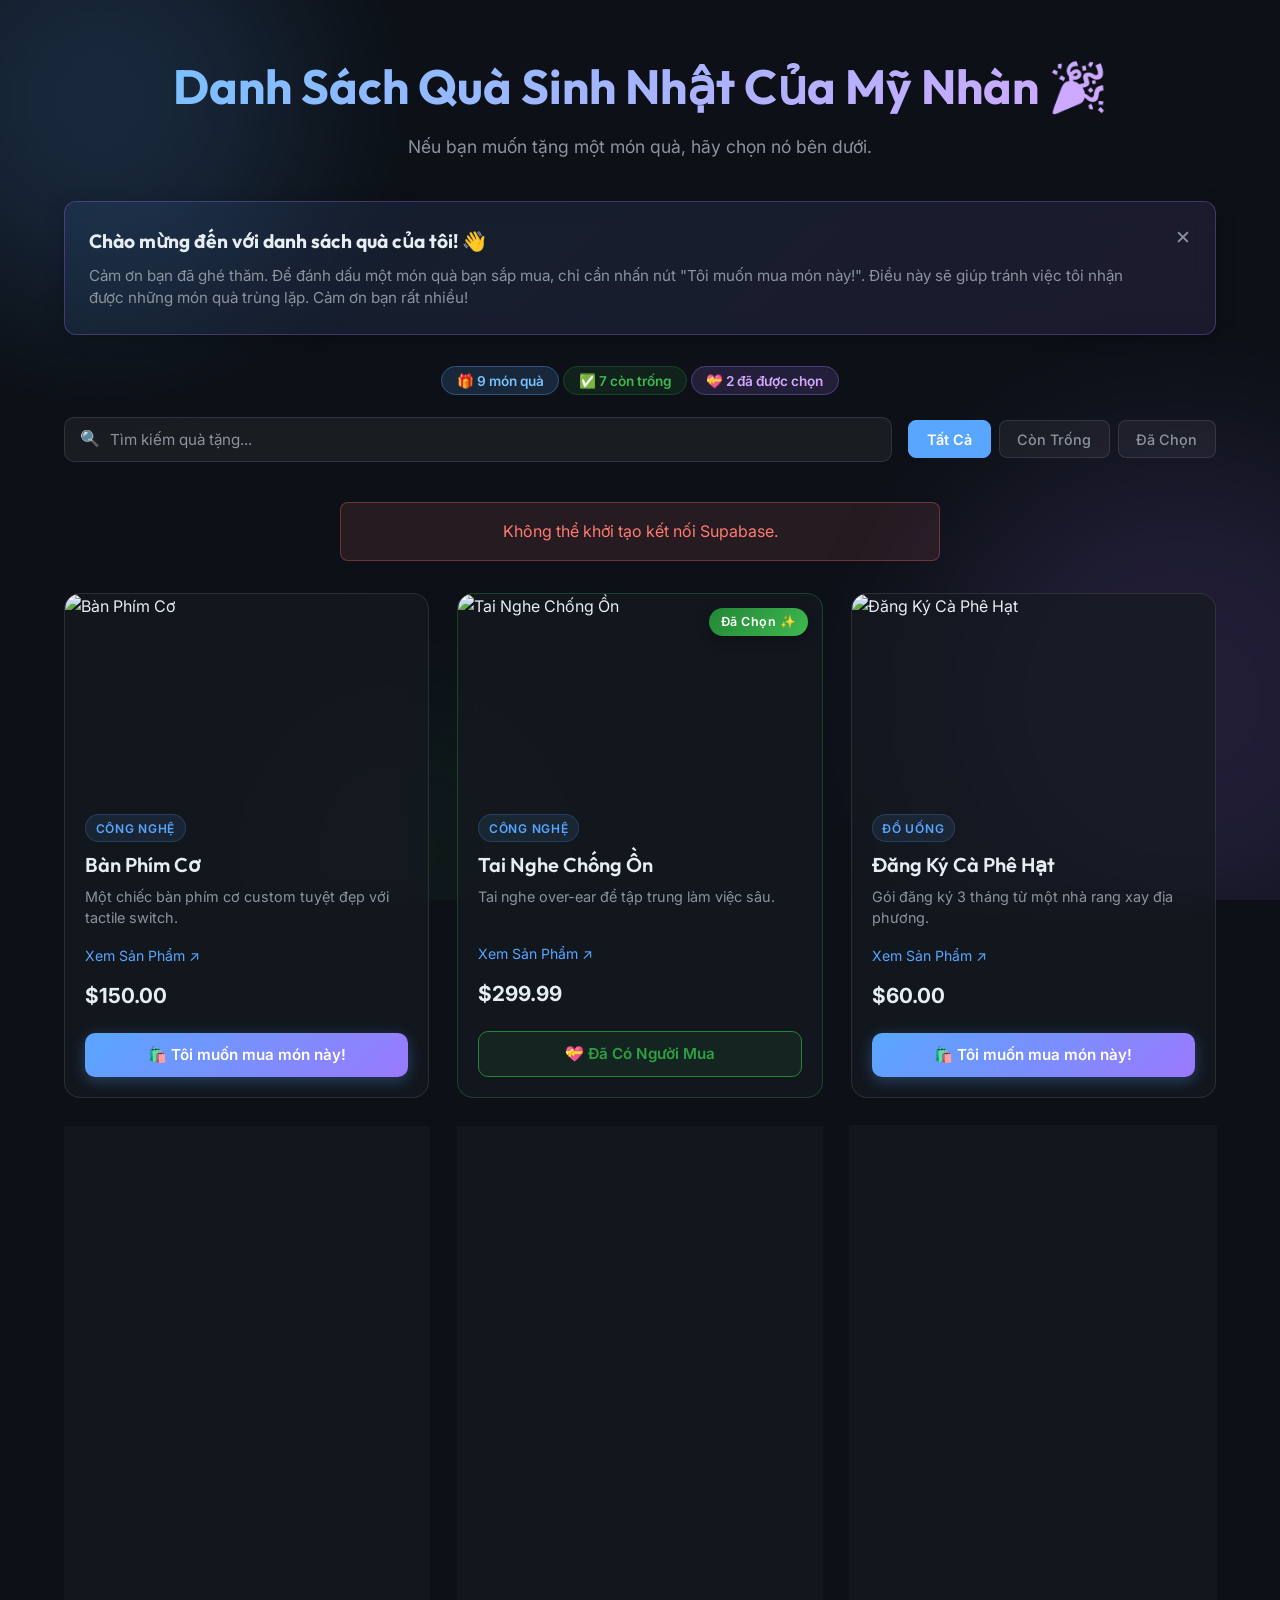
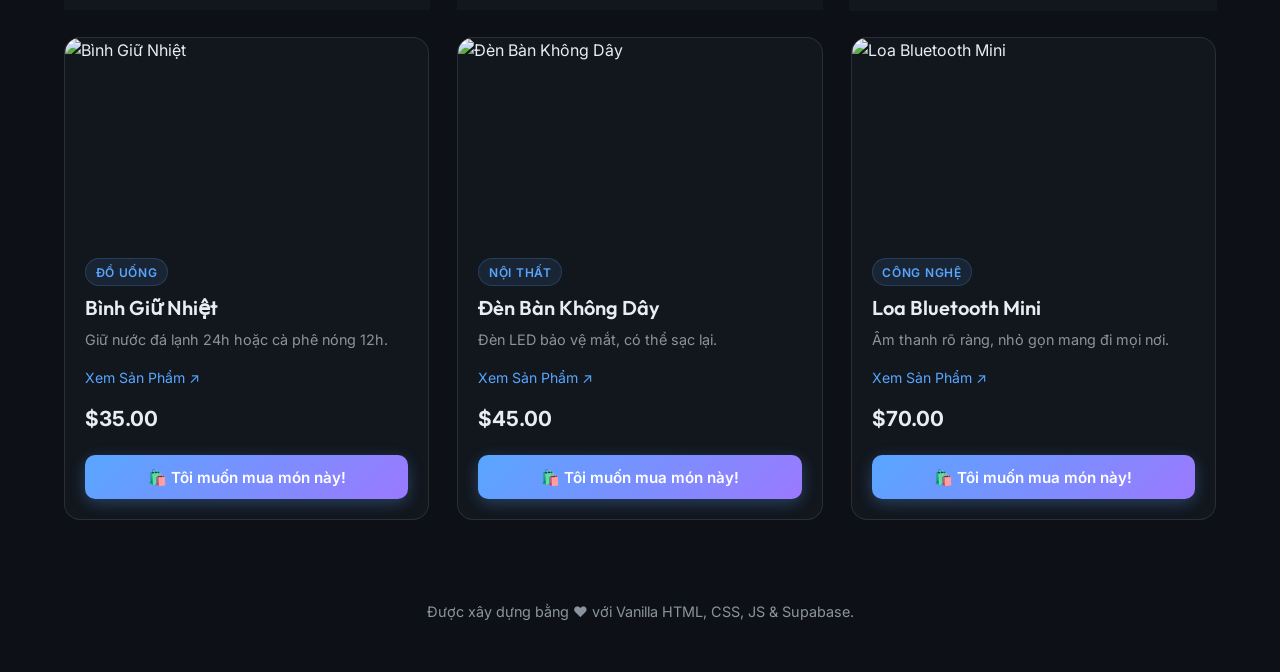
==== birthday/index.html @ cc340793 "Update birthday wishlist title and subtitle Co-Authored-By: Claude Sonnet 4.6 <noreply@anthropic.com" ====
<!DOCTYPE html>
<html lang="vi">
<head>
    <meta charset="UTF-8">
    <meta name="viewport" content="width=device-width, initial-scale=1.0">
    <title>Danh Sách Quà Sinh Nhật</title>
    
    <!-- Google Fonts -->
    <link rel="preconnect" href="https://fonts.googleapis.com">
    <link rel="preconnect" href="https://fonts.gstatic.com" crossorigin>
    <link href="https://fonts.googleapis.com/css2?family=Inter:wght@400;500;600&family=Outfit:wght@500;700&display=swap" rel="stylesheet">
    
    <!-- Custom CSS -->
    <link rel="stylesheet" href="style.css">
    
    <!-- Supabase Client -->
    <script src="https://cdn.jsdelivr.net/npm/@supabase/supabase-js@2"></script>
</head>
<body>
    <div class="background-elements">
        <div class="blob blob-1"></div>
        <div class="blob blob-2"></div>
        <div class="blob blob-3"></div>
    </div>

    <div class="container">
        <header>
            <h1>Danh Sách Quà Sinh Nhật Của Mỹ Nhàn 🎉</h1>
            <p>Nếu bạn muốn tặng một món quà, hãy chọn nó bên dưới.</p>
        </header>

        <!-- Welcome Banner -->
        <div id="welcome-message" class="welcome-banner">
            <div class="welcome-content">
                <h3>Chào mừng đến với danh sách quà của tôi! 👋</h3>
                <p>Cảm ơn bạn đã ghé thăm. Để đánh dấu một món quà bạn sắp mua, chỉ cần nhấn nút "Tôi muốn mua món này!". Điều này sẽ giúp tránh việc tôi nhận được những món quà trùng lặp. Cảm ơn bạn rất nhiều!</p>
            </div>
            <button class="close-btn" onclick="document.getElementById('welcome-message').style.display='none'">✕</button>
        </div>

        <!-- Counter Bar -->
        <div id="counter-bar" class="counter-bar">
            <span id="counter-text">Đang tải...</span>
        </div>

        <!-- Search + Filter Bar -->
        <div class="control-bar">
            <div class="search-wrapper">
                <span class="search-icon">🔍</span>
                <input type="text" id="search-input" class="search-input" placeholder="Tìm kiếm quà tặng..." autocomplete="off">
            </div>
            <div class="filter-group" id="filter-group">
                <button class="filter-btn active" data-filter="all">Tất Cả</button>
                <button class="filter-btn" data-filter="available">Còn Trống</button>
                <button class="filter-btn" data-filter="taken">Đã Chọn</button>
            </div>
        </div>

        <main>
            <div id="loading" class="loading">Đang tải danh sách...</div>
            <div id="error-message" class="error hidden"></div>
            <div id="wishlist-grid" class="grid hidden">
                <!-- Items will be injected here via JS -->
            </div>
        </main>

        <footer>
            <p>Được xây dựng bằng ❤️ với Vanilla HTML, CSS, JS &amp; Supabase.</p>
        </footer>
    </div>

    <!-- Floating Back to Top -->
    <button id="back-to-top-btn" class="back-to-top" title="Lên đầu trang">↑</button>

    <!-- Toast Container -->
    <div id="toast-container" class="toast-container"></div>

    <!-- Admin: Password Prompt -->
    <div id="admin-pw-modal" class="modal-overlay hidden" onclick="handleAdminOverlayClick(event)">
        <div class="modal-box">
            <h3>🔐 Admin Access</h3>
            <input type="password" id="admin-pw-input" class="modal-input" placeholder="Enter password..." onkeydown="if(event.key==='Enter') submitAdminPassword()">
            <p id="admin-pw-error" class="modal-error hidden">Incorrect password.</p>
            <div class="modal-actions">
                <button class="btn btn-primary" onclick="submitAdminPassword()">Unlock</button>
                <button class="btn btn-cancel" onclick="closeAdminPwModal()">Cancel</button>
            </div>
        </div>
    </div>

    <!-- Admin: Add / Edit Item Form -->
    <div id="item-form-modal" class="modal-overlay hidden" onclick="handleItemFormOverlayClick(event)">
        <div class="modal-box">
            <h3 id="item-form-heading">➕ Add Item</h3>
            <form id="item-form" onsubmit="submitItemForm(event)">
                <input type="hidden" id="form-id">
                <label class="form-label">Title <span class="required">*</span>
                    <input type="text" id="form-title" class="modal-input" required>
                </label>
                <label class="form-label">Description
                    <textarea id="form-description" class="modal-input modal-textarea"></textarea>
                </label>
                <label class="form-label">Product URL
                    <input type="url" id="form-url" class="modal-input" placeholder="https://...">
                </label>
                <label class="form-label">Image URL
                    <input type="url" id="form-image-url" class="modal-input" placeholder="https://...">
                </label>
                <div class="form-row">
                    <label class="form-label">Price ($)
                        <input type="number" id="form-price" class="modal-input" step="0.01" min="0" placeholder="0.00">
                    </label>
                    <label class="form-label">Category
                        <input type="text" id="form-category" class="modal-input" placeholder="e.g. Công Nghệ">
                    </label>
                </div>
                <div class="modal-actions">
                    <button type="submit" class="btn btn-primary">💾 Save</button>
                    <button type="button" id="delete-item-btn" class="btn btn-danger hidden" onclick="deleteItem()">🗑️ Delete</button>
                    <button type="button" class="btn btn-cancel" onclick="closeItemForm()">Cancel</button>
                </div>
            </form>
        </div>
    </div>

    <!-- Admin: Floating Add Button (visible when unlocked) -->
    <button id="admin-add-btn" class="admin-add-btn hidden" onclick="openItemForm(null)" title="Add new item">＋</button>

    <!-- Configuration & Logic -->
    <script src="config.js"></script>
    <script src="app.js"></script>
</body>
</html>
---- birthday/style.css ----
:root {
    --bg-color: #0d1117;
    --text-primary: #e6edf3;
    --text-secondary: #8b949e;
    --card-bg: rgba(22, 27, 34, 0.7);
    --card-border: rgba(255, 255, 255, 0.1);
    --accent-color: #58a6ff;
    --accent-hover: #79c0ff;
    --success-color: #238636;
    --success-hover: #2ea043;
    --font-heading: 'Outfit', sans-serif;
    --font-body: 'Inter', sans-serif;
}

/* ─── Reset ───────────────────────────────── */
* { margin: 0; padding: 0; box-sizing: border-box; }

body {
    background-color: var(--bg-color);
    color: var(--text-primary);
    font-family: var(--font-body);
    min-height: 100vh;
    overflow-x: hidden;
    position: relative;
    line-height: 1.6;
}

/* ─── Animated Background ─────────────────── */
.background-elements {
    position: fixed; top: 0; left: 0;
    width: 100vw; height: 100vh;
    overflow: hidden; z-index: -1; pointer-events: none;
}
.blob {
    position: absolute;
    filter: blur(80px);
    opacity: 0.45;
    border-radius: 50%;
    animation: drift 15s infinite alternate ease-in-out;
}
.blob-1 { width: 400px; height: 400px; background: rgba(88,166,255,0.35); top:-100px; left:-100px; }
.blob-2 { width: 500px; height: 500px; background: rgba(163,113,247,0.3); top:50%; right:-150px; animation-delay:-5s; }
.blob-3 { width: 300px; height: 300px; background: rgba(35,134,54,0.2); bottom:-100px; left:20%; animation-delay:-10s; }
@keyframes drift {
    0%   { transform: translateY(0) scale(1); }
    100% { transform: translateY(30px) scale(1.1); }
}

/* ─── Layout ───────────────────────────────── */
.container {
    max-width: 1200px;
    margin: 0 auto;
    padding: 3rem 1.5rem;
    display: flex;
    flex-direction: column;
    align-items: center;
}

/* ─── Header ───────────────────────────────── */
header { text-align: center; margin-bottom: 2.5rem; }

h1 {
    font-family: var(--font-heading);
    font-size: 3rem;
    font-weight: 700;
    margin-bottom: 0.5rem;
    background: linear-gradient(135deg, #79c0ff 0%, #d2a8ff 100%);
    background-clip: text;
    -webkit-background-clip: text;
    -webkit-text-fill-color: transparent;
}

header p { color: var(--text-secondary); font-size: 1.1rem; }

/* ─── Welcome Banner ─────────────────────────  */
.welcome-banner {
    background: linear-gradient(135deg, rgba(88,166,255,0.1) 0%, rgba(163,113,247,0.1) 100%);
    border: 1px solid rgba(163,113,247,0.3);
    border-radius: 12px;
    padding: 1.5rem;
    margin-bottom: 2rem;
    display: flex;
    justify-content: space-between;
    align-items: flex-start;
    width: 100%;
    backdrop-filter: blur(12px);
    -webkit-backdrop-filter: blur(12px);
    gap: 1.5rem;
    box-shadow: 0 4px 20px rgba(0,0,0,0.2);
}
.welcome-content h3 { font-family: var(--font-heading); font-size: 1.2rem; margin-bottom: 0.5rem; }
.welcome-content p  { color: var(--text-secondary); font-size: 0.95rem; line-height: 1.5; }
.close-btn {
    background: none; border: none;
    color: var(--text-secondary); font-size: 1.2rem;
    cursor: pointer; transition: color 0.2s;
    padding: 0.5rem; margin: -0.5rem; border-radius: 50%;
    flex-shrink: 0;
}
.close-btn:hover { color: #ff7b72; background: rgba(255,123,114,0.1); }

/* ─── Counter Bar ────────────────────────────  */
.counter-bar {
    width: 100%;
    display: flex;
    flex-wrap: wrap;
    gap: 0.6rem;
    margin-bottom: 1.5rem;
    justify-content: center;
}
.count-chip {
    padding: 0.35rem 0.9rem;
    border-radius: 999px;
    font-size: 0.85rem;
    font-weight: 600;
    backdrop-filter: blur(8px);
    white-space: nowrap;
}
.count-chip.total    { background: rgba(88,166,255,0.15);  border: 1px solid rgba(88,166,255,0.35);  color: #79c0ff; }
.count-chip.available{ background: rgba(35,134,54,0.15);   border: 1px solid rgba(35,134,54,0.35);   color: #3fb950; }
.count-chip.taken    { background: rgba(163,113,247,0.15); border: 1px solid rgba(163,113,247,0.35); color: #d2a8ff; }

/* ─── Control Bar (Search + Filters) ─────────  */
.control-bar {
    width: 100%;
    display: flex;
    flex-wrap: wrap;
    gap: 1rem;
    margin-bottom: 2.5rem;
    align-items: center;
}

.search-wrapper {
    flex: 1;
    min-width: 200px;
    position: relative;
}
.search-icon {
    position: absolute;
    left: 1rem;
    top: 50%;
    transform: translateY(-50%);
    font-size: 1rem;
    pointer-events: none;
}
.search-input {
    width: 100%;
    padding: 0.75rem 1rem 0.75rem 2.8rem;
    background: rgba(255,255,255,0.05);
    border: 1px solid var(--card-border);
    border-radius: 10px;
    color: var(--text-primary);
    font-family: var(--font-body);
    font-size: 0.95rem;
    outline: none;
    transition: border-color 0.2s, background 0.2s;
}
.search-input::placeholder { color: var(--text-secondary); }
.search-input:focus {
    border-color: var(--accent-color);
    background: rgba(88,166,255,0.05);
}

.filter-group { display: flex; gap: 0.5rem; flex-wrap: wrap; }
.filter-btn {
    padding: 0.6rem 1.1rem;
    border-radius: 8px;
    border: 1px solid var(--card-border);
    background: rgba(255,255,255,0.05);
    color: var(--text-secondary);
    font-family: var(--font-body);
    font-size: 0.9rem;
    font-weight: 500;
    cursor: pointer;
    transition: all 0.2s;
}
.filter-btn:hover { border-color: var(--accent-color); color: var(--text-primary); }
.filter-btn.active {
    background: var(--accent-color);
    border-color: var(--accent-color);
    color: #fff;
    font-weight: 600;
}

/* ─── Grid ────────────────────────────────── */
.grid {
    display: grid;
    grid-template-columns: repeat(auto-fill, minmax(300px, 1fr));
    gap: 1.75rem;
    width: 100%;
}

.empty-message {
    grid-column: 1/-1;
    text-align: center;
    color: var(--text-secondary);
    padding: 3rem;
    font-size: 1.1rem;
}

/* ─── Cards ────────────────────────────────── */
.card {
    background: var(--card-bg);
    border: 1px solid var(--card-border);
    border-radius: 16px;
    display: flex;
    flex-direction: column;
    backdrop-filter: blur(12px);
    -webkit-backdrop-filter: blur(12px);
    transition: transform 0.3s ease, box-shadow 0.3s ease, border-color 0.3s ease;
    position: relative;
    overflow: hidden;
    animation: fadeSlideIn 0.4s ease both;
}

@keyframes fadeSlideIn {
    from { opacity: 0; transform: translateY(20px); }
    to   { opacity: 1; transform: translateY(0); }
}

.card:hover {
    transform: translateY(-6px);
    box-shadow: 0 16px 40px rgba(0,0,0,0.4);
    border-color: rgba(255,255,255,0.2);
}

.card-image {
    width: 100%;
    height: 200px;
    object-fit: cover;
    flex-shrink: 0;
    display: block;
}
.placeholder-img {
    display: flex;
    align-items: center;
    justify-content: center;
    font-size: 3rem;
    background: rgba(255,255,255,0.03);
    color: var(--text-secondary);
}

.card-body { padding: 1.25rem; display: flex; flex-direction: column; flex: 1; }

.card-category {
    display: inline-block;
    font-size: 0.75rem;
    font-weight: 600;
    text-transform: uppercase;
    letter-spacing: 0.06em;
    color: var(--accent-color);
    background: rgba(88,166,255,0.1);
    border: 1px solid rgba(88,166,255,0.2);
    padding: 0.2rem 0.6rem;
    border-radius: 999px;
    margin-bottom: 0.6rem;
    width: fit-content;
}

.card-title {
    font-family: var(--font-heading);
    font-size: 1.25rem;
    font-weight: 600;
    margin-bottom: 0.5rem;
    line-height: 1.3;
}
.card-description {
    color: var(--text-secondary);
    font-size: 0.9rem;
    margin-bottom: 1rem;
    flex-grow: 1;
    line-height: 1.5;
}
.card-price {
    font-size: 1.3rem;
    font-weight: 700;
    color: var(--text-primary);
    margin-bottom: 1.25rem;
}
.item-link {
    display: inline-flex;
    align-items: center;
    color: var(--accent-color);
    text-decoration: none;
    font-size: 0.88rem;
    margin-bottom: 0.75rem;
    transition: color 0.2s;
    width: fit-content;
}
.item-link:hover { color: var(--accent-hover); text-decoration: underline; }

/* ─── Buttons ──────────────────────────────── */
.btn {
    padding: 0.8rem 1.5rem;
    border-radius: 10px;
    font-size: 0.95rem;
    font-weight: 600;
    font-family: var(--font-body);
    cursor: pointer;
    border: none;
    transition: background-color 0.2s ease, transform 0.1s ease, box-shadow 0.2s;
    text-align: center;
    width: 100%;
}
.btn:active { transform: scale(0.97); }
.btn-primary {
    background: linear-gradient(135deg, var(--accent-color), #9b79ff);
    color: #fff;
    box-shadow: 0 4px 15px rgba(88,166,255,0.3);
}
.btn-primary:hover {
    background: linear-gradient(135deg, var(--accent-hover), #b298ff);
    box-shadow: 0 6px 20px rgba(88,166,255,0.4);
}
.btn-selected {
    background: rgba(35,134,54,0.12);
    color: var(--success-hover);
    border: 1px solid var(--success-color);
    cursor: not-allowed;
}
.btn-mine {
    background: linear-gradient(135deg, #e3a800, #ff8c00);
    color: #fff;
    box-shadow: 0 4px 15px rgba(227, 168, 0, 0.35);
}
.btn-mine:hover {
    background: linear-gradient(135deg, #ffbf00, #ff6d00);
    box-shadow: 0 6px 20px rgba(227,168,0,0.5);
}
.card.is-mine {
    border-color: rgba(227, 168, 0, 0.5);
    box-shadow: 0 0 0 1px rgba(227, 168, 0, 0.2);
}
.card.is-mine .selected-overlay {
    background: linear-gradient(135deg, #e3a800, #ff8c00);
}

/* ─── Selected Overlay ─────────────────────── */
.selected-overlay {
    position: absolute;
    top: 0.85rem;
    right: 0.85rem;
    background: linear-gradient(135deg, #238636, #3fb950);
    color: white;
    padding: 0.25rem 0.75rem;
    border-radius: 999px;
    font-size: 0.78rem;
    font-weight: 600;
    letter-spacing: 0.5px;
    box-shadow: 0 4px 12px rgba(0,0,0,0.3);
    opacity: 0;
    transform: scale(0.8) translateY(-4px);
    transition: all 0.3s ease;
    z-index: 2;
}
.card.is-selected .selected-overlay { opacity: 1; transform: scale(1) translateY(0); }
.card.is-selected { border-color: rgba(35,134,54,0.4); }

/* ─── Utilities ────────────────────────────── */
.hidden { display: none !important; }
.loading {
    font-size: 1.1rem;
    color: var(--text-secondary);
    text-align: center;
    width: 100%;
    padding: 3rem 0;
}
.error {
    color: #ff7b72;
    background: rgba(255,123,114,0.1);
    border: 1px solid rgba(255,123,114,0.3);
    padding: 1rem 1.5rem;
    border-radius: 8px;
    text-align: center;
    width: 100%;
    max-width: 600px;
    margin: 0 auto 2rem;
}

/* ─── Toast Notifications ──────────────────── */
.toast-container {
    position: fixed;
    bottom: 2rem;
    left: 50%;
    transform: translateX(-50%);
    z-index: 9000;
    display: flex;
    flex-direction: column;
    gap: 0.75rem;
    align-items: center;
    pointer-events: none;
}
.toast {
    background: rgba(30,35,45,0.95);
    border: 1px solid rgba(88,166,255,0.3);
    backdrop-filter: blur(20px);
    color: #e6edf3;
    padding: 0.85rem 1.5rem;
    border-radius: 12px;
    font-size: 0.95rem;
    font-weight: 500;
    box-shadow: 0 8px 32px rgba(0,0,0,0.4);
    opacity: 0;
    transform: translateY(20px) scale(0.95);
    transition: opacity 0.35s ease, transform 0.35s ease;
    pointer-events: auto;
    max-width: 90vw;
    text-align: center;
}
.toast.visible { opacity: 1; transform: translateY(0) scale(1); }

/* ─── Confetti ─────────────────────────────── */
.confetti-piece {
    position: fixed;
    top: -10px;
    z-index: 8000;
    pointer-events: none;
    animation: confettiFall linear forwards;
}
@keyframes confettiFall {
    0%   { transform: translateY(-10px) rotate(0deg); opacity: 1; }
    100% { transform: translateY(110vh) rotate(720deg); opacity: 0; }
}

/* ─── Back to Top ──────────────────────────── */
.back-to-top {
    position: fixed;
    bottom: 5.5rem;
    right: 1.75rem;
    width: 3rem;
    height: 3rem;
    border-radius: 50%;
    background: linear-gradient(135deg, var(--accent-color), #9b79ff);
    color: #fff;
    border: none;
    font-size: 1.3rem;
    font-weight: bold;
    cursor: pointer;
    box-shadow: 0 4px 16px rgba(88,166,255,0.5);
    opacity: 0;
    visibility: hidden;
    transform: translateY(12px);
    transition: all 0.3s ease;
    z-index: 1000;
}
.back-to-top.visible { opacity: 1; visibility: visible; transform: translateY(0); }
.back-to-top:hover { transform: translateY(-4px); box-shadow: 0 8px 24px rgba(88,166,255,0.6); }

/* ─── Footer ───────────────────────────────── */
footer { margin-top: 5rem; text-align: center; color: var(--text-secondary); font-size: 0.9rem; }

/* ─── Responsive Breakpoints ───────────────── */

/* Large desktop: enforce 3-column cap */
@media (min-width: 1200px) {
    .grid {
        grid-template-columns: repeat(3, 1fr);
    }
}

/* Tablet: 2-column grid */
@media (max-width: 1024px) {
    .container { padding: 2.5rem 1.5rem; }
    h1 { font-size: 2.5rem; }
    .grid {
        grid-template-columns: repeat(2, 1fr);
        gap: 1.5rem;
    }
}

/* Phone: 1-column, touch-optimised */
@media (max-width: 600px) {
    .container { padding: 1.5rem 0.9rem; }
    h1 { font-size: 1.9rem; }
    header p { font-size: 1rem; }
    header { margin-bottom: 1.25rem; }

    .welcome-banner {
        flex-direction: column;
        position: relative;
        padding: 1.25rem 2.75rem 1.25rem 1.25rem;
    }
    .close-btn { position: absolute; top: 0.85rem; right: 0.85rem; }

    .counter-bar { gap: 0.4rem; }
    .count-chip { font-size: 0.78rem; padding: 0.3rem 0.7rem; }

    .control-bar { flex-direction: column; gap: 0.75rem; }
    .search-wrapper { width: 100%; }
    .filter-group { width: 100%; }
    .filter-btn { flex: 1; padding: 0.65rem 0.5rem; font-size: 0.82rem; }

    .grid { grid-template-columns: 1fr; gap: 1rem; }

    .btn { padding: 0.9rem 1.25rem; font-size: 1rem; }
    .card-image { height: 180px; }
    .card-body  { padding: 1rem; }
    .card-title { font-size: 1.15rem; }
    .card-price { font-size: 1.2rem; }

    .back-to-top { bottom: 1.25rem; right: 1rem; width: 2.75rem; height: 2.75rem; font-size: 1.1rem; }
    footer { margin-top: 3rem; }
}

/* ─── Admin Edit Button on Cards ──────────────── */
.admin-edit-btn {
    display: none;
    position: absolute;
    top: 0.75rem;
    left: 0.75rem;
    padding: 0.4rem 0.85rem;
    border-radius: 8px;
    font-size: 0.82rem;
    font-weight: 700;
    background: rgba(20, 20, 30, 0.85);
    border: 1.5px solid #58a6ff;
    color: #fff;
    cursor: pointer;
    z-index: 3;
    backdrop-filter: blur(6px);
    box-shadow: 0 2px 10px rgba(0,0,0,0.5);
    transition: background 0.2s, transform 0.1s;
}
.admin-edit-btn:hover { background: #58a6ff; transform: scale(1.05); }
body.admin-unlocked .admin-edit-btn { display: block; }

/* ─── Admin Floating Add Button ────────────────── */
.admin-add-btn {
    position: fixed;
    bottom: 5.5rem;
    left: 1.75rem;
    width: 3rem;
    height: 3rem;
    border-radius: 50%;
    background: linear-gradient(135deg, #3fb950, #238636);
    color: #fff;
    border: none;
    font-size: 1.6rem;
    line-height: 1;
    cursor: pointer;
    box-shadow: 0 4px 16px rgba(63,185,80,0.5);
    transition: all 0.3s ease;
    z-index: 1000;
}
.admin-add-btn:hover { transform: translateY(-4px); box-shadow: 0 8px 24px rgba(63,185,80,0.6); }
.admin-add-btn.hidden { display: none; }

/* ─── Modals ────────────────────────────────────── */
.modal-overlay {
    position: fixed;
    inset: 0;
    background: rgba(0,0,0,0.7);
    backdrop-filter: blur(6px);
    z-index: 9999;
    display: flex;
    align-items: center;
    justify-content: center;
    padding: 1rem;
}
.modal-overlay.hidden { display: none; }

.modal-box {
    background: #161b22;
    border: 1px solid rgba(255,255,255,0.12);
    border-radius: 16px;
    padding: 2rem;
    width: 100%;
    max-width: 480px;
    max-height: 90vh;
    overflow-y: auto;
    box-shadow: 0 24px 60px rgba(0,0,0,0.6);
}
.modal-box h3 {
    font-family: var(--font-heading);
    font-size: 1.3rem;
    margin-bottom: 1.25rem;
}

.form-label {
    display: flex;
    flex-direction: column;
    gap: 0.35rem;
    font-size: 0.88rem;
    color: var(--text-secondary);
    margin-bottom: 0.9rem;
}
.required { color: #ff7b72; }

.form-row {
    display: grid;
    grid-template-columns: 1fr 1fr;
    gap: 0.75rem;
}

.modal-input {
    width: 100%;
    padding: 0.65rem 0.9rem;
    background: rgba(255,255,255,0.05);
    border: 1px solid var(--card-border);
    border-radius: 8px;
    color: var(--text-primary);
    font-family: var(--font-body);
    font-size: 0.92rem;
    outline: none;
    transition: border-color 0.2s;
}
.modal-input:focus { border-color: var(--accent-color); }
.modal-textarea {
    resize: vertical;
    min-height: 80px;
}

.modal-actions {
    display: flex;
    gap: 0.75rem;
    margin-top: 1.5rem;
    flex-wrap: wrap;
}
.btn-cancel {
    background: rgba(255,255,255,0.06);
    border: 1px solid var(--card-border);
    color: var(--text-secondary);
}
.btn-cancel:hover { background: rgba(255,255,255,0.1); color: var(--text-primary); }
.btn-danger {
    background: rgba(255,123,114,0.12);
    border: 1px solid rgba(255,123,114,0.4);
    color: #ff7b72;
}
.btn-danger:hover { background: rgba(255,123,114,0.25); }

.modal-error {
    color: #ff7b72;
    font-size: 0.88rem;
    margin-top: 0.5rem;
}
.modal-error.hidden { display: none; }

/* Very small phones (iPhone SE, Galaxy Fold, etc.) */
@media (max-width: 380px) {
    .container { padding: 1.25rem 0.7rem; }
    h1 { font-size: 1.6rem; }
    header p { font-size: 0.9rem; }

    /* Stack counter chips vertically if they still overflow */
    .counter-bar { flex-direction: column; align-items: center; gap: 0.35rem; }
    .count-chip { font-size: 0.75rem; padding: 0.25rem 0.6rem; }

    .filter-btn { font-size: 0.78rem; padding: 0.6rem 0.3rem; }
    .search-input { font-size: 0.9rem; }

    .card-image { height: 160px; }
    .card-title { font-size: 1.05rem; }
}
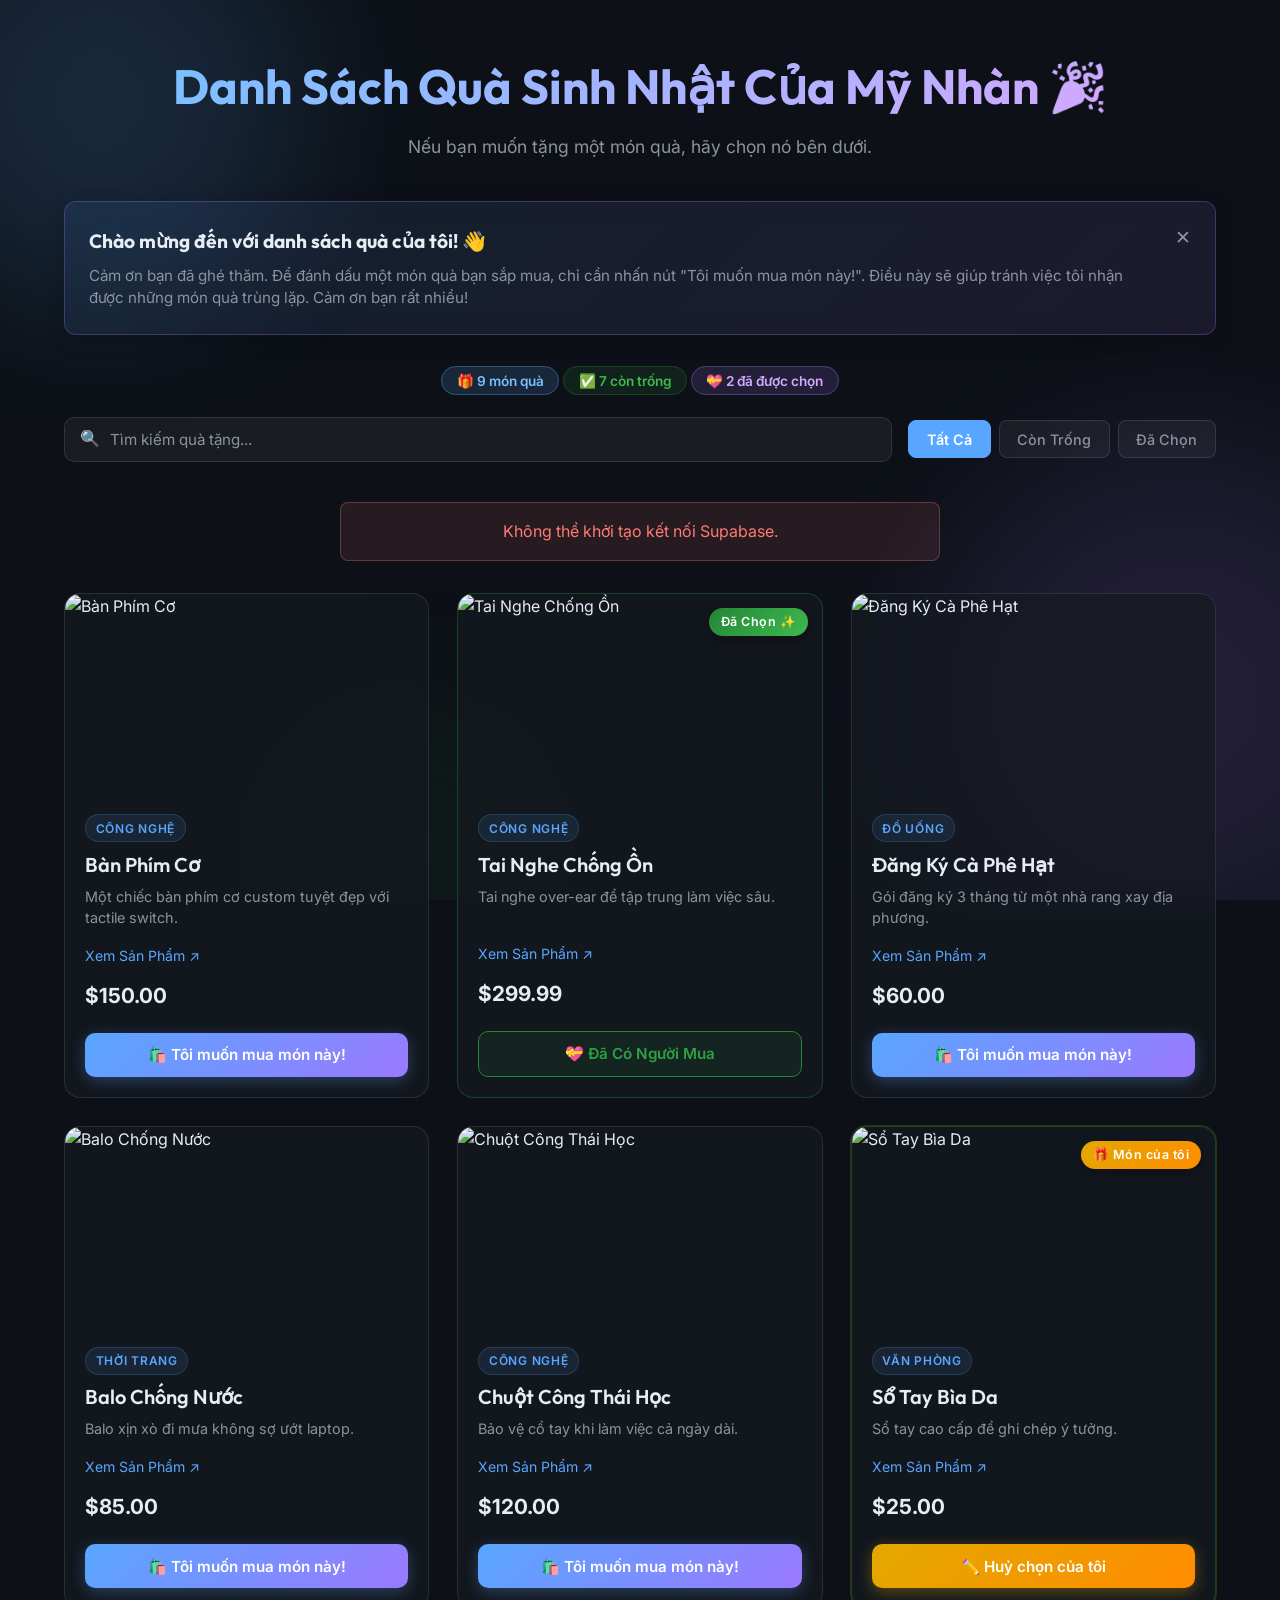
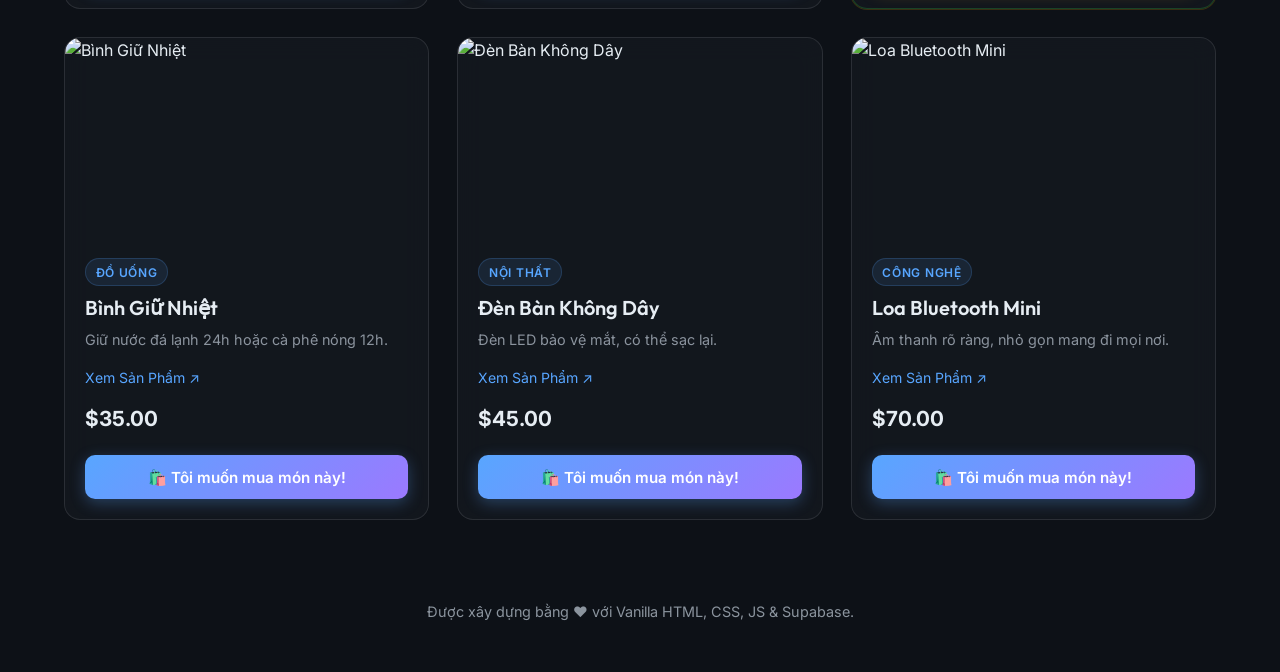
==== commit e40a46eb: "Add Supabase Storage image upload to birthday wishlist admin form Co-Authored-By: Claude Sonnet 4.6 " ====
--- a/birthday/index.html
+++ b/birthday/index.html
@@ -103,8 +103,15 @@
                 <label class="form-label">Product URL
                     <input type="url" id="form-url" class="modal-input" placeholder="https://...">
                 </label>
-                <label class="form-label">Image URL
+                <label class="form-label">Image
+                    <div class="image-upload-row">
+                        <label class="upload-file-btn" for="form-image-file">📁 Upload Image</label>
+                        <input type="file" id="form-image-file" accept="image/*">
+                        <span id="image-upload-status" class="upload-status"></span>
+                    </div>
+                    <div class="form-label-hint">Or paste a URL directly:</div>
                     <input type="url" id="form-image-url" class="modal-input" placeholder="https://...">
+                    <img id="form-image-preview" src="" alt="Preview" class="image-preview hidden">
                 </label>
                 <div class="form-row">
                     <label class="form-label">Price ($)
--- a/birthday/style.css
+++ b/birthday/style.css
@@ -652,3 +652,54 @@
     .card-image { height: 160px; }
     .card-title { font-size: 1.05rem; }
 }
+
+/* ─── Image Upload (Admin Form) ────────────── */
+.image-upload-row {
+    display: flex;
+    align-items: center;
+    gap: 0.6rem;
+    margin-bottom: 0.4rem;
+}
+
+#form-image-file {
+    display: none;
+}
+
+.upload-file-btn {
+    display: inline-block;
+    padding: 0.4rem 0.9rem;
+    background: rgba(88, 166, 255, 0.15);
+    border: 1px solid var(--accent-color);
+    border-radius: 6px;
+    color: var(--accent-color);
+    font-size: 0.85rem;
+    cursor: pointer;
+    transition: background 0.2s;
+    white-space: nowrap;
+}
+.upload-file-btn:hover { background: rgba(88, 166, 255, 0.28); }
+
+.upload-status {
+    font-size: 0.82rem;
+    color: var(--text-secondary);
+}
+.upload-status.uploading { color: var(--accent-color); }
+.upload-status.success   { color: #3fb950; }
+.upload-status.error     { color: #f85149; }
+
+.form-label-hint {
+    font-size: 0.78rem;
+    color: var(--text-secondary);
+    margin-bottom: 0.3rem;
+}
+
+.image-preview {
+    display: block;
+    margin-top: 0.6rem;
+    max-width: 100%;
+    max-height: 160px;
+    border-radius: 8px;
+    border: 1px solid var(--card-border);
+    object-fit: contain;
+    background: rgba(255,255,255,0.04);
+}
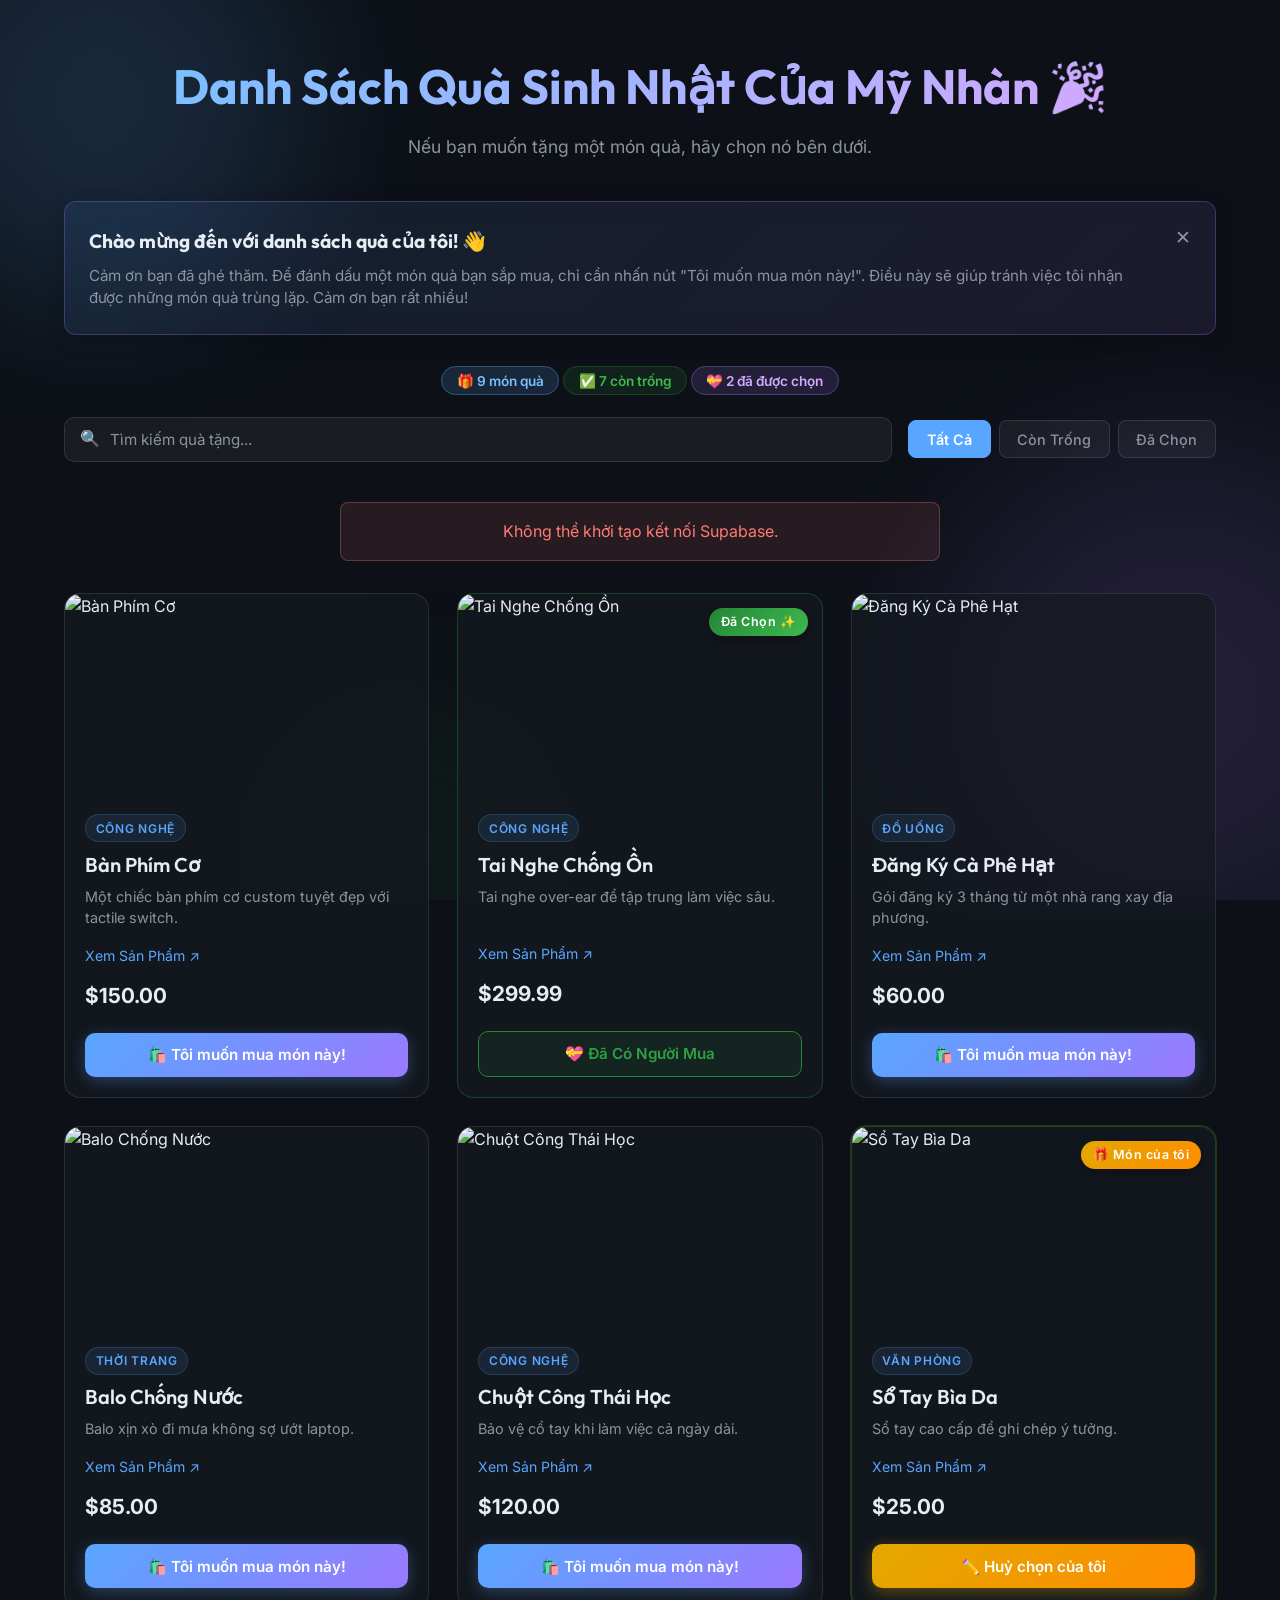
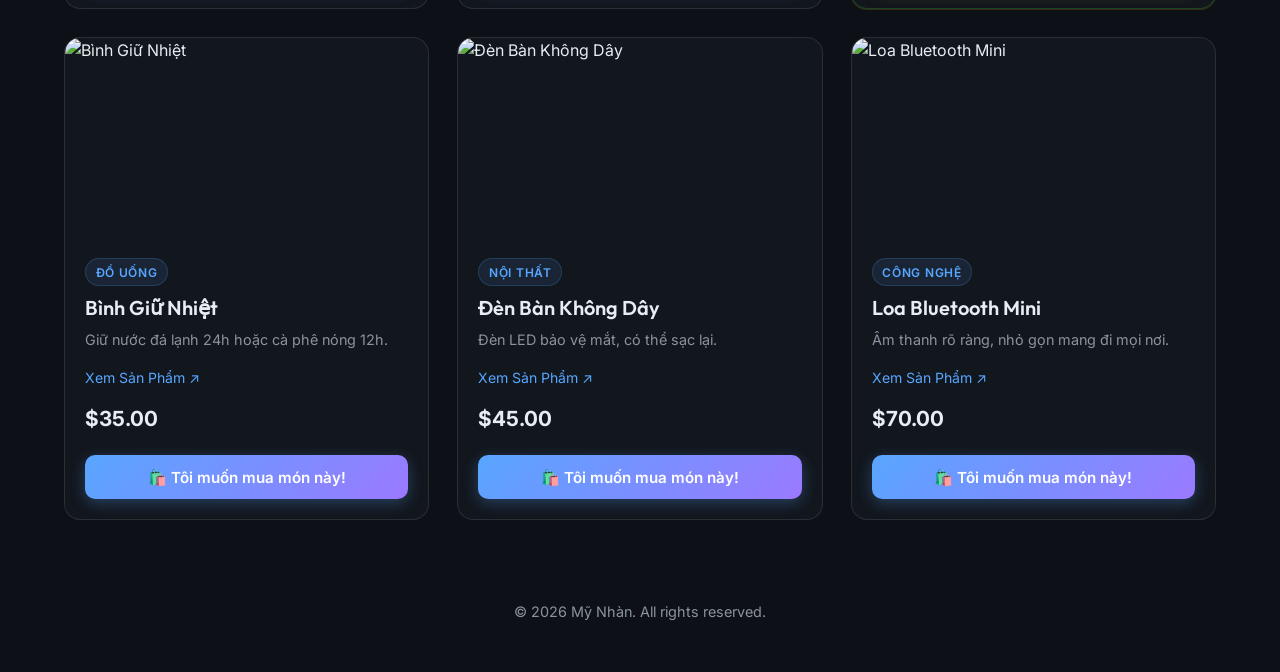
==== commit 1b58d5a5: "Fix admin edit: delete/save preserve filters, new items appear first - Fix delete and save in mock m" ====
--- a/birthday/index.html
+++ b/birthday/index.html
@@ -65,7 +65,7 @@
         </main>
 
         <footer>
-            <p>Được xây dựng bằng ❤️ với Vanilla HTML, CSS, JS &amp; Supabase.</p>
+            <p>© 2026 Mỹ Nhàn. All rights reserved.</p>
         </footer>
     </div>
 
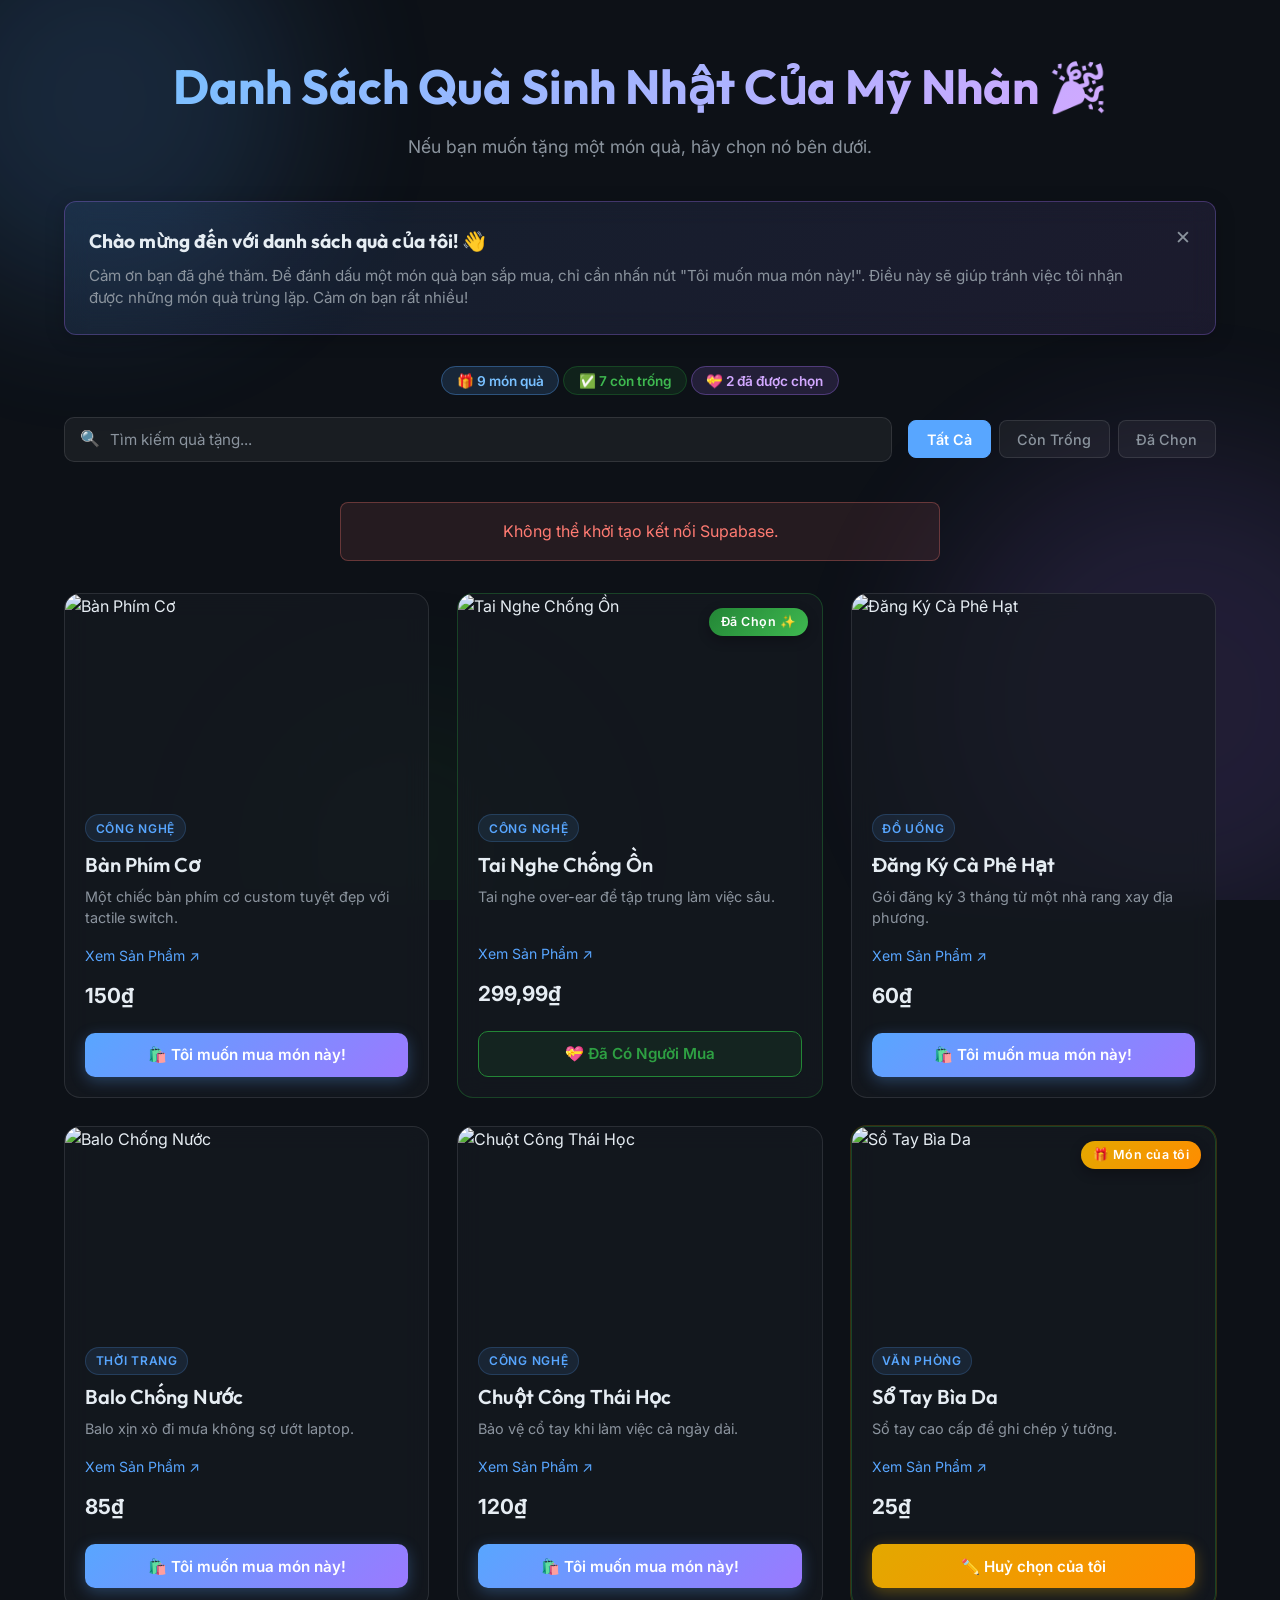
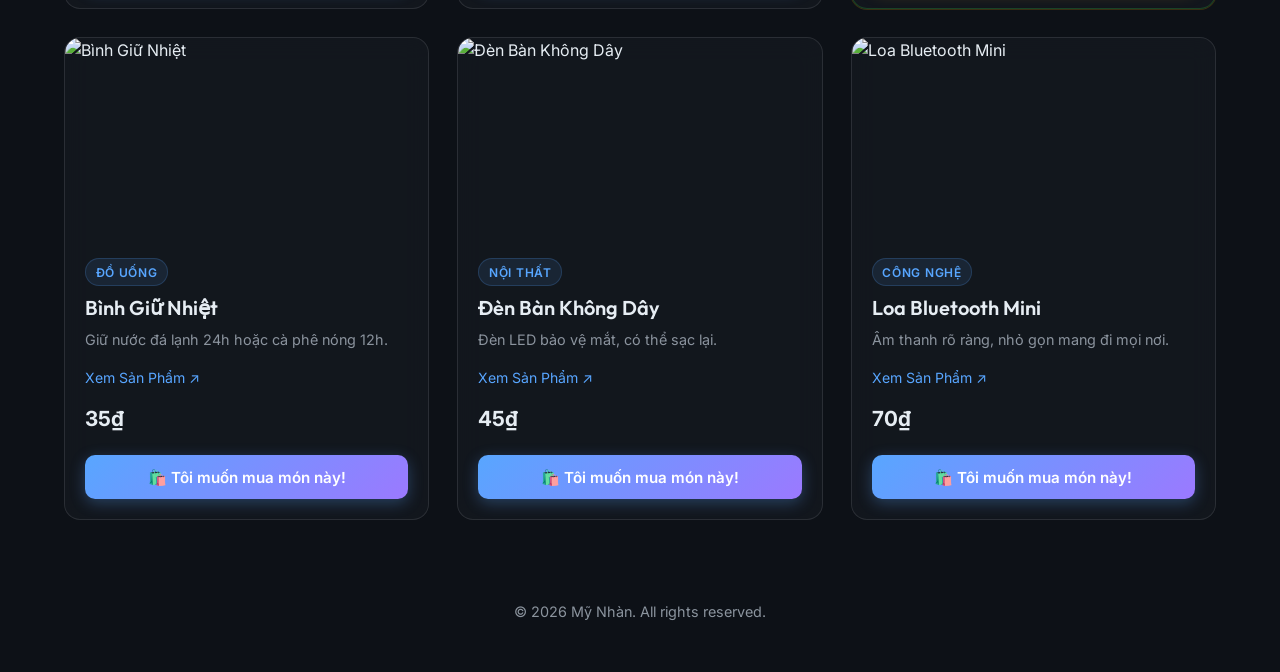
==== commit 1f45979a: "Change price display from USD to VND Co-Authored-By: Claude Sonnet 4.6 <noreply@anthropic.com>" ====
--- a/birthday/index.html
+++ b/birthday/index.html
@@ -114,8 +114,8 @@
                     <img id="form-image-preview" src="" alt="Preview" class="image-preview hidden">
                 </label>
                 <div class="form-row">
-                    <label class="form-label">Price ($)
-                        <input type="number" id="form-price" class="modal-input" step="0.01" min="0" placeholder="0.00">
+                    <label class="form-label">Giá (₫)
+                        <input type="number" id="form-price" class="modal-input" step="1" min="0" placeholder="0">
                     </label>
                     <label class="form-label">Category
                         <input type="text" id="form-category" class="modal-input" placeholder="e.g. Công Nghệ">
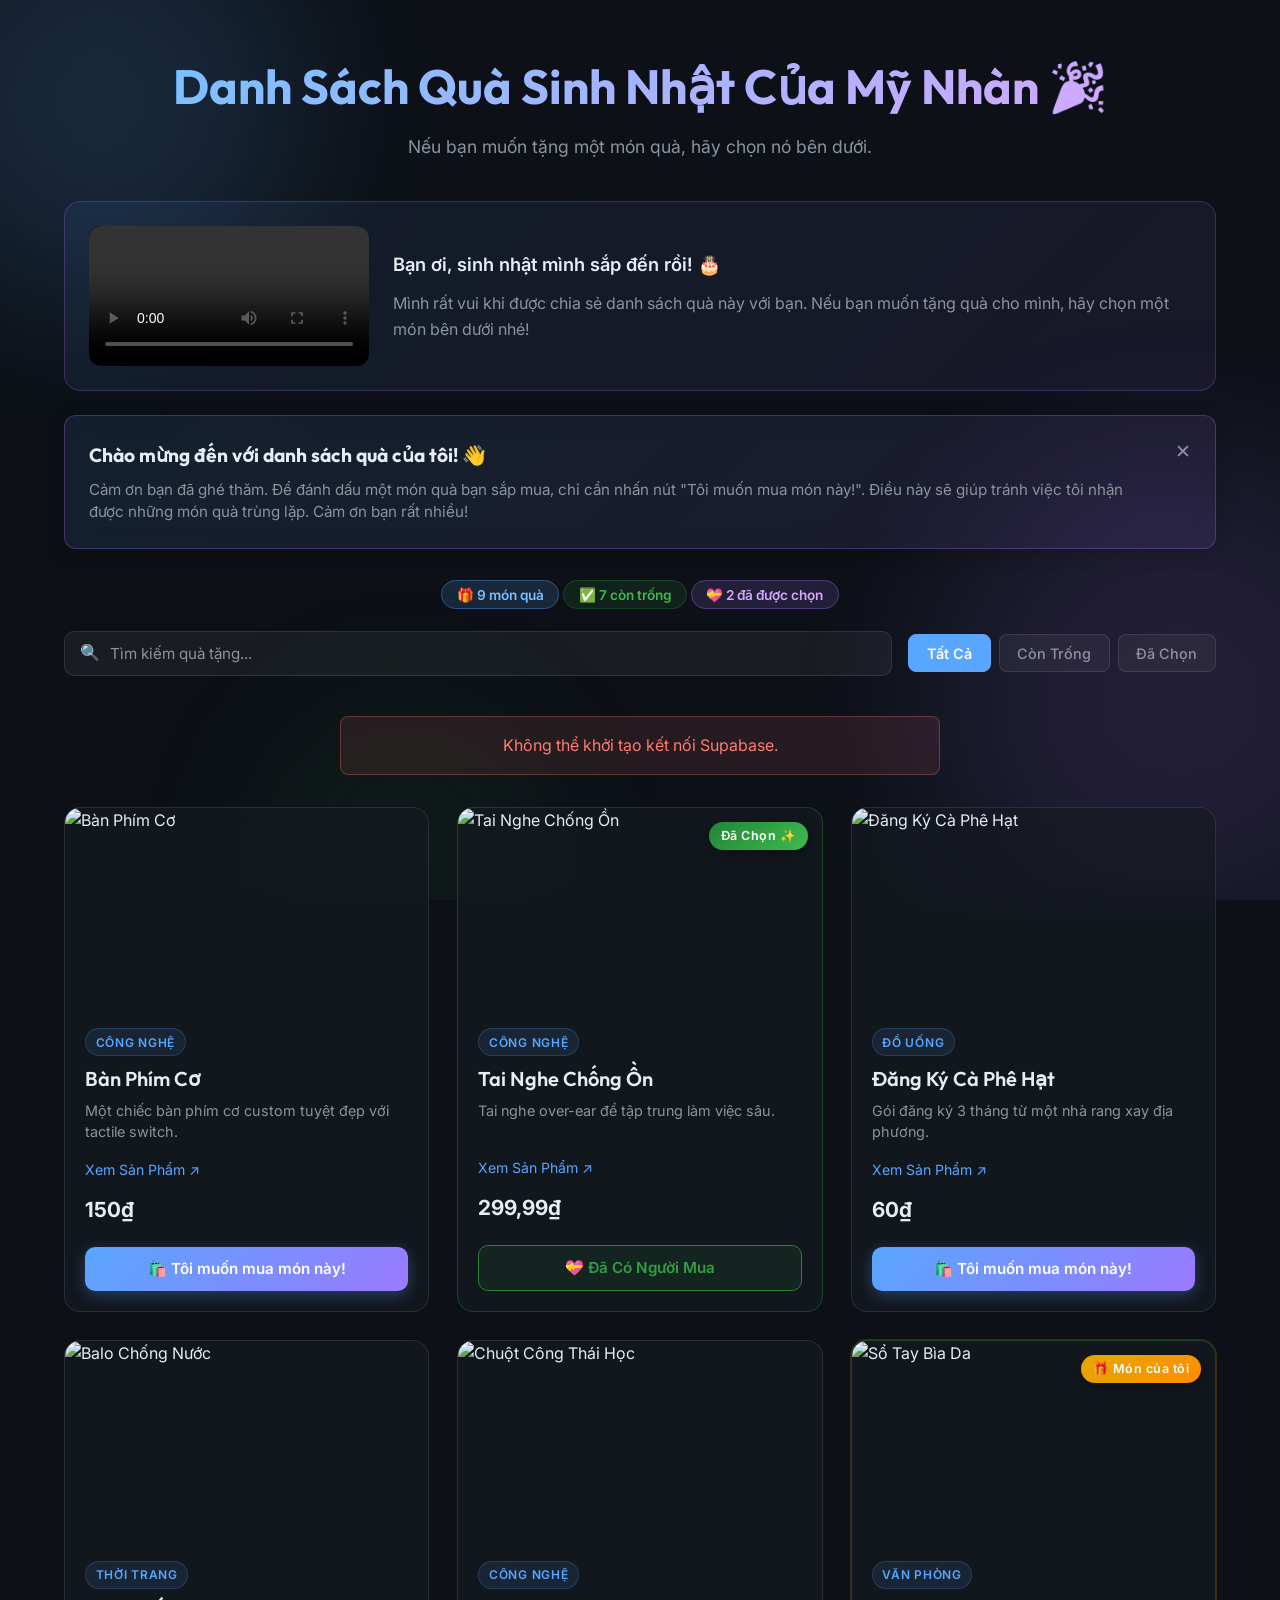
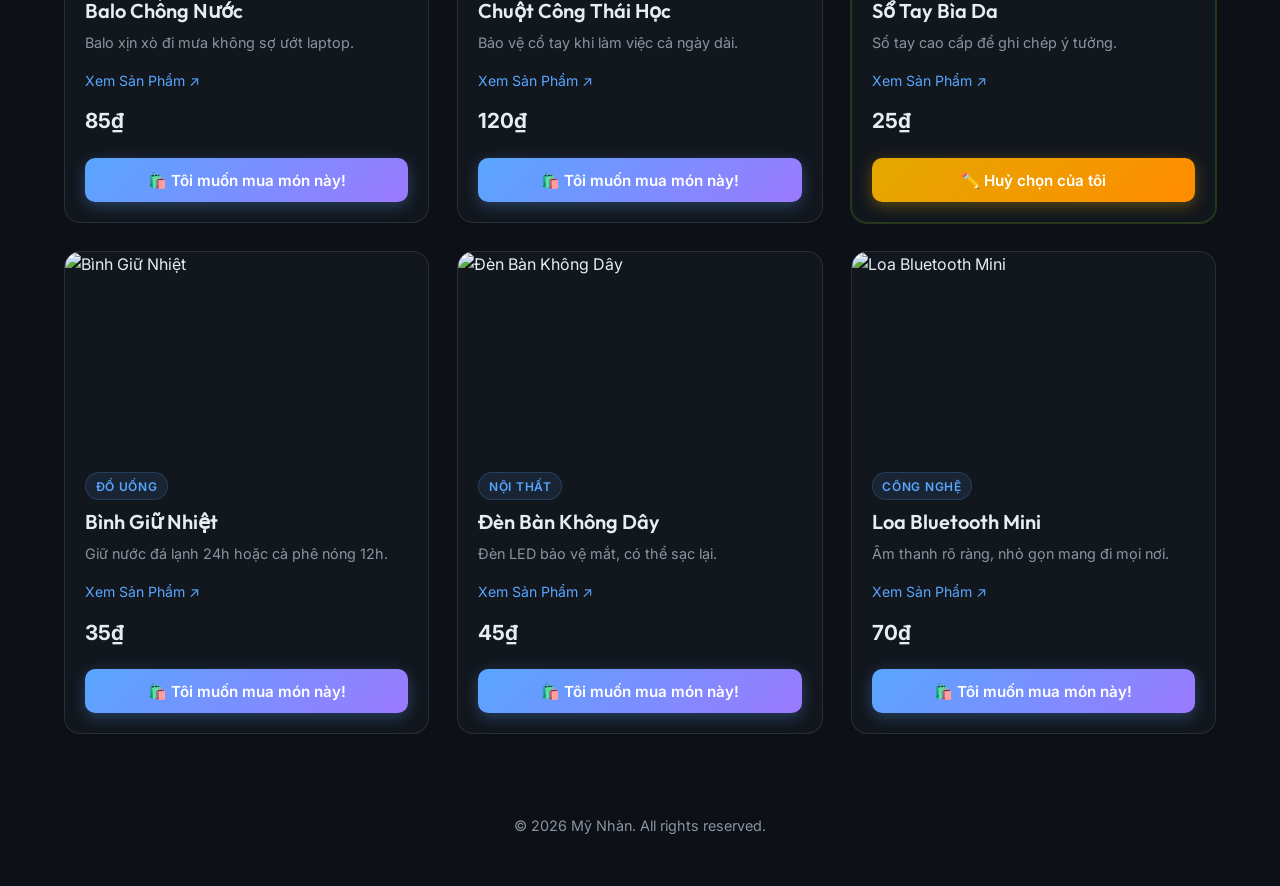
==== commit 32ae0a64: "Add invitation section with video and message above wishlist Co-Authored-By: Claude Sonnet 4.6 <nore" ====
--- a/birthday/index.html
+++ b/birthday/index.html
@@ -28,6 +28,19 @@
             <h1>Danh Sách Quà Sinh Nhật Của Mỹ Nhàn 🎉</h1>
             <p>Nếu bạn muốn tặng một món quà, hãy chọn nó bên dưới.</p>
         </header>
+
+        <!-- Invitation Section -->
+        <div class="invitation-section">
+            <div class="invitation-video-wrapper">
+                <video controls poster="">
+                    <source src="YOUR_VIDEO_FILE_HERE" type="video/mp4">
+                </video>
+            </div>
+            <div class="invitation-message">
+                <p>Bạn ơi, sinh nhật mình sắp đến rồi! 🎂</p>
+                <p>Mình rất vui khi được chia sẻ danh sách quà này với bạn. Nếu bạn muốn tặng quà cho mình, hãy chọn một món bên dưới nhé!</p>
+            </div>
+        </div>
 
         <!-- Welcome Banner -->
         <div id="welcome-message" class="welcome-banner">
@@ -134,7 +147,7 @@
     <button id="admin-add-btn" class="admin-add-btn hidden" onclick="openItemForm(null)" title="Add new item">＋</button>
 
     <!-- Configuration & Logic -->
-    <script src="config.js"></script>
-    <script src="app.js"></script>
+    <script src="config.js?v=20260316"></script>
+    <script src="app.js?v=20260316"></script>
 </body>
 </html>
--- a/birthday/style.css
+++ b/birthday/style.css
@@ -71,6 +71,50 @@
 }
 
 header p { color: var(--text-secondary); font-size: 1.1rem; }
+
+/* ─── Invitation Section ─────────────────────  */
+.invitation-section {
+    display: flex;
+    gap: 1.5rem;
+    align-items: center;
+    background: linear-gradient(135deg, rgba(88,166,255,0.08) 0%, rgba(163,113,247,0.08) 100%);
+    border: 1px solid rgba(163,113,247,0.25);
+    border-radius: 1rem;
+    padding: 1.5rem;
+    margin-bottom: 1.5rem;
+}
+.invitation-video-wrapper {
+    flex-shrink: 0;
+    width: 280px;
+    border-radius: 0.75rem;
+    overflow: hidden;
+    background: #000;
+}
+.invitation-video-wrapper video {
+    width: 100%;
+    display: block;
+    border-radius: 0.75rem;
+}
+.invitation-message {
+    display: flex;
+    flex-direction: column;
+    gap: 0.75rem;
+}
+.invitation-message p {
+    margin: 0;
+    color: var(--text-secondary);
+    font-size: 1rem;
+    line-height: 1.6;
+}
+.invitation-message p:first-child {
+    font-size: 1.15rem;
+    font-weight: 600;
+    color: var(--text-primary);
+}
+@media (max-width: 600px) {
+    .invitation-section { flex-direction: column; }
+    .invitation-video-wrapper { width: 100%; }
+}
 
 /* ─── Welcome Banner ─────────────────────────  */
 .welcome-banner {
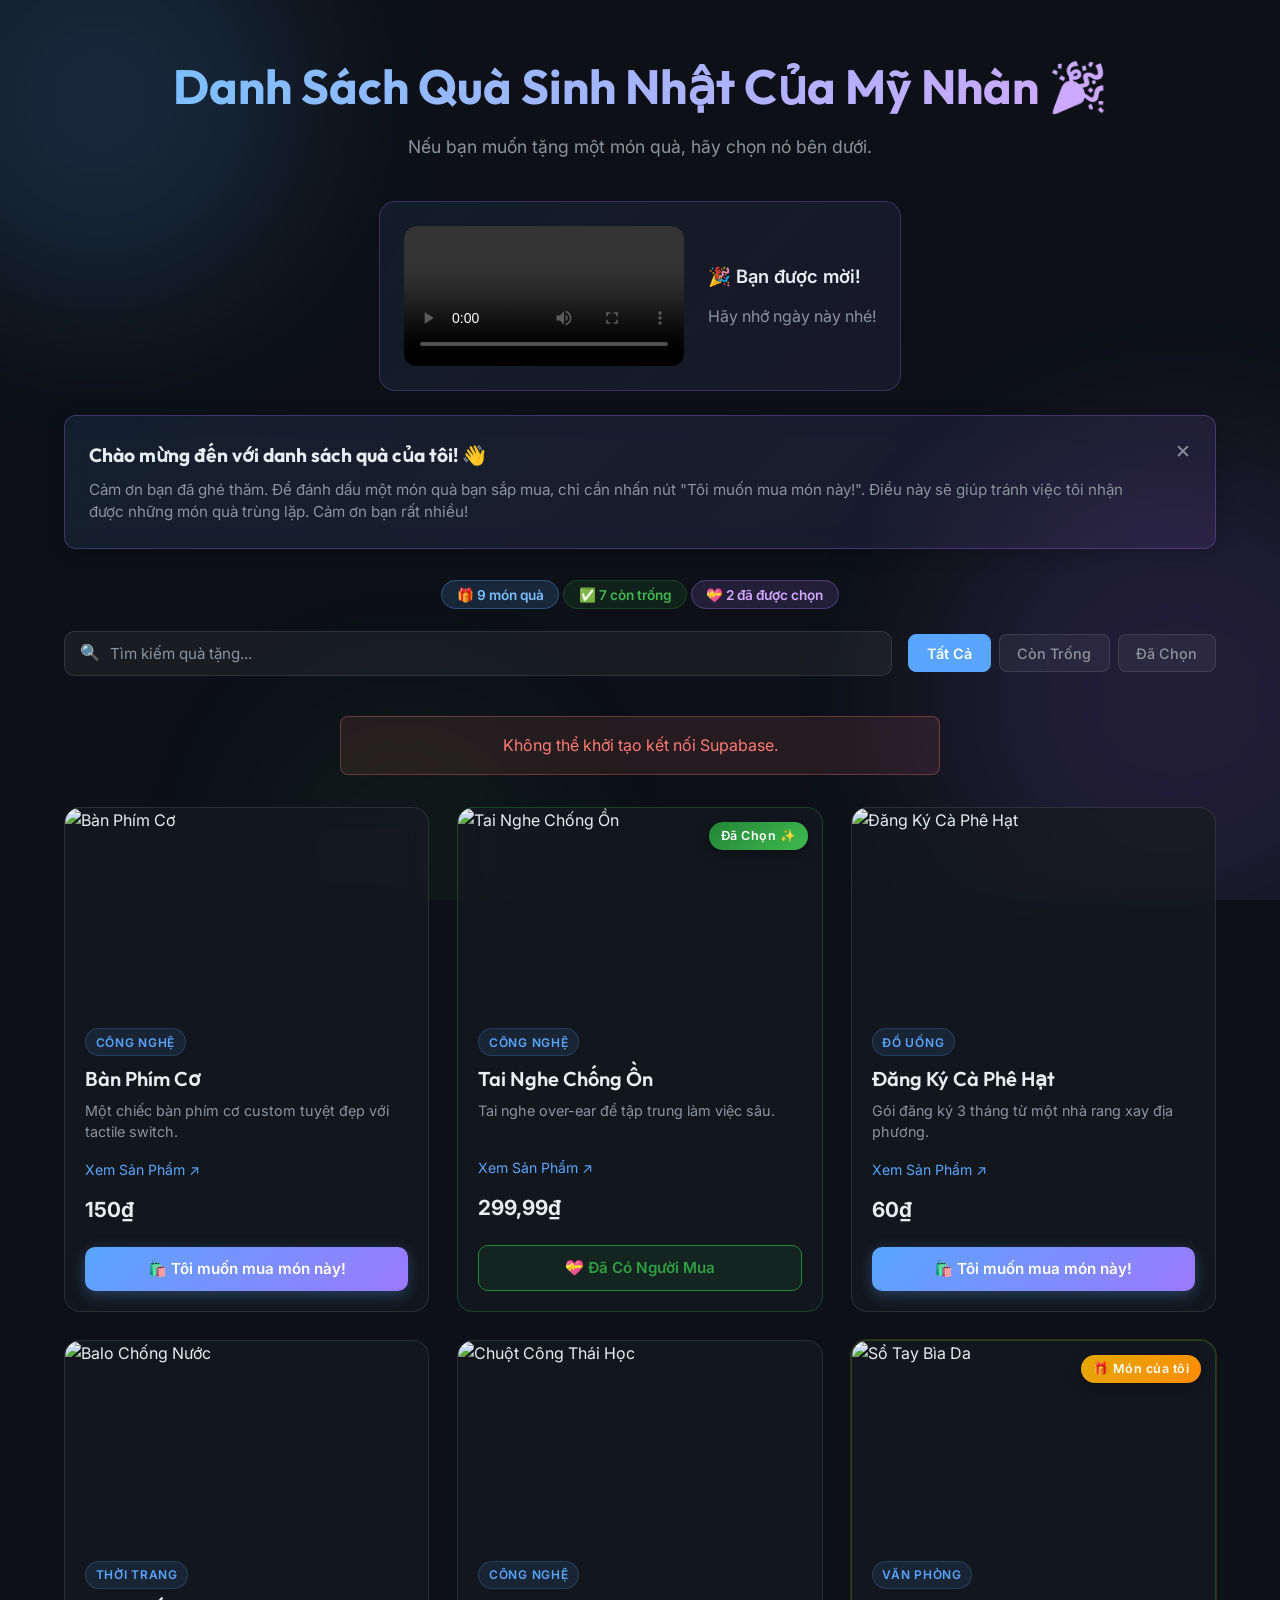
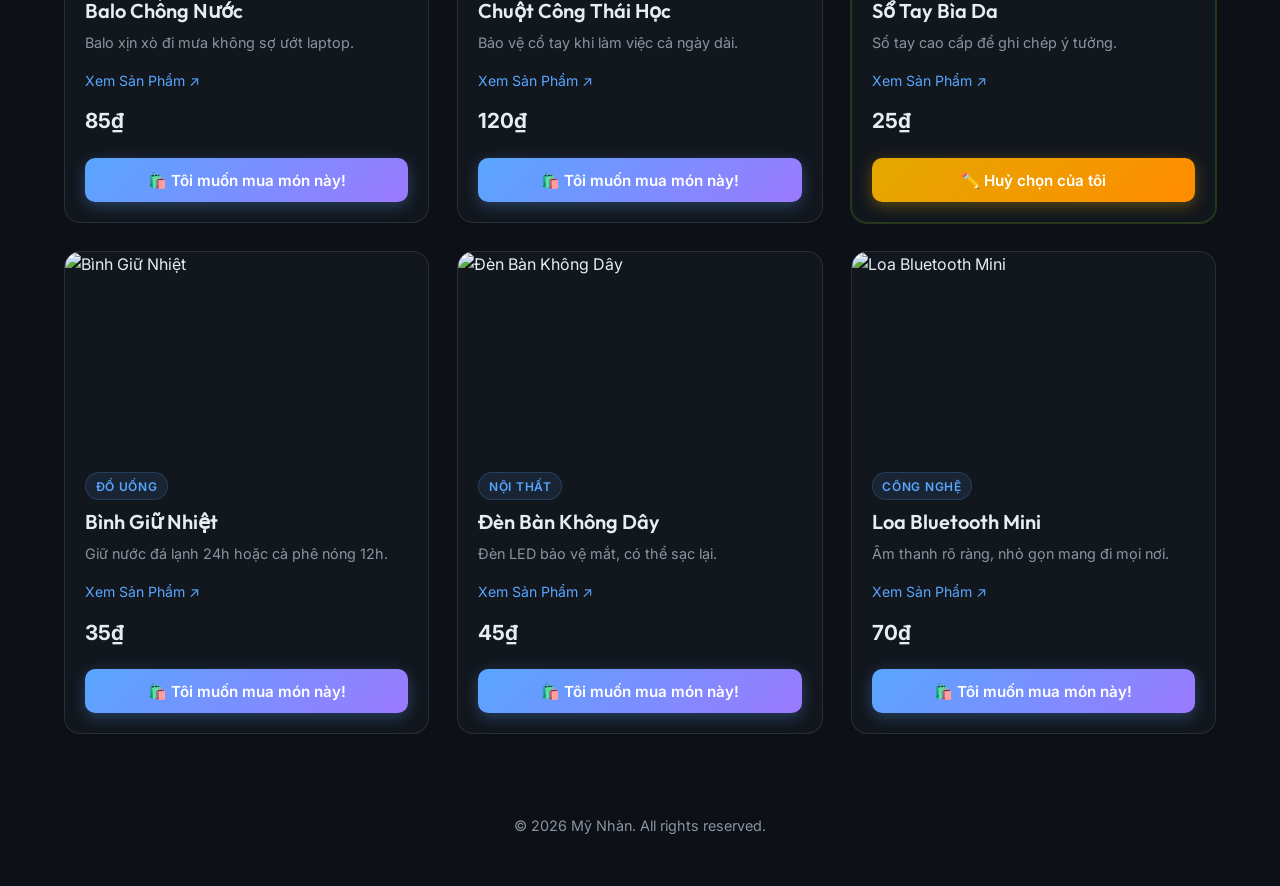
==== commit bf17a980: "Add invitation video and Vietnamese message, bump cache version Co-Authored-By: Claude Sonnet 4.6 <n" ====
--- a/birthday/index.html
+++ b/birthday/index.html
@@ -32,13 +32,13 @@
         <!-- Invitation Section -->
         <div class="invitation-section">
             <div class="invitation-video-wrapper">
-                <video controls poster="">
-                    <source src="YOUR_VIDEO_FILE_HERE" type="video/mp4">
+                <video controls>
+                    <source src="https://lcduonkcryejmhjdwvln.supabase.co/storage/v1/object/sign/Rideshare/f41ab0f1-f66c-47fa-9429-94ee13b413d1.mp4?token=eyJraWQiOiJzdG9yYWdlLXVybC1zaWduaW5nLWtleV9iMGIxZmE3YS1jZjY4LTQ4NjUtOGVjYi0yY2RmYzY5NzY2Y2MiLCJhbGciOiJIUzI1NiJ9.eyJ1cmwiOiJSaWRlc2hhcmUvZjQxYWIwZjEtZjY2Yy00N2ZhLTk0MjktOTRlZTEzYjQxM2QxLm1wNCIsImlhdCI6MTc3MzY3ODUxMywiZXhwIjoxODA1MjE0NTEzfQ.-u8VBT08VJj89pNJSHQcdijfXy-GG7LEiTM2HzLhyDc" type="video/mp4">
                 </video>
             </div>
             <div class="invitation-message">
-                <p>Bạn ơi, sinh nhật mình sắp đến rồi! 🎂</p>
-                <p>Mình rất vui khi được chia sẻ danh sách quà này với bạn. Nếu bạn muốn tặng quà cho mình, hãy chọn một món bên dưới nhé!</p>
+                <p>🎉 Bạn được mời!</p>
+                <p>Hãy nhớ ngày này nhé!</p>
             </div>
         </div>
 
@@ -147,7 +147,7 @@
     <button id="admin-add-btn" class="admin-add-btn hidden" onclick="openItemForm(null)" title="Add new item">＋</button>
 
     <!-- Configuration & Logic -->
-    <script src="config.js?v=20260316"></script>
-    <script src="app.js?v=20260316"></script>
+    <script src="config.js?v=20260317"></script>
+    <script src="app.js?v=20260317"></script>
 </body>
 </html>
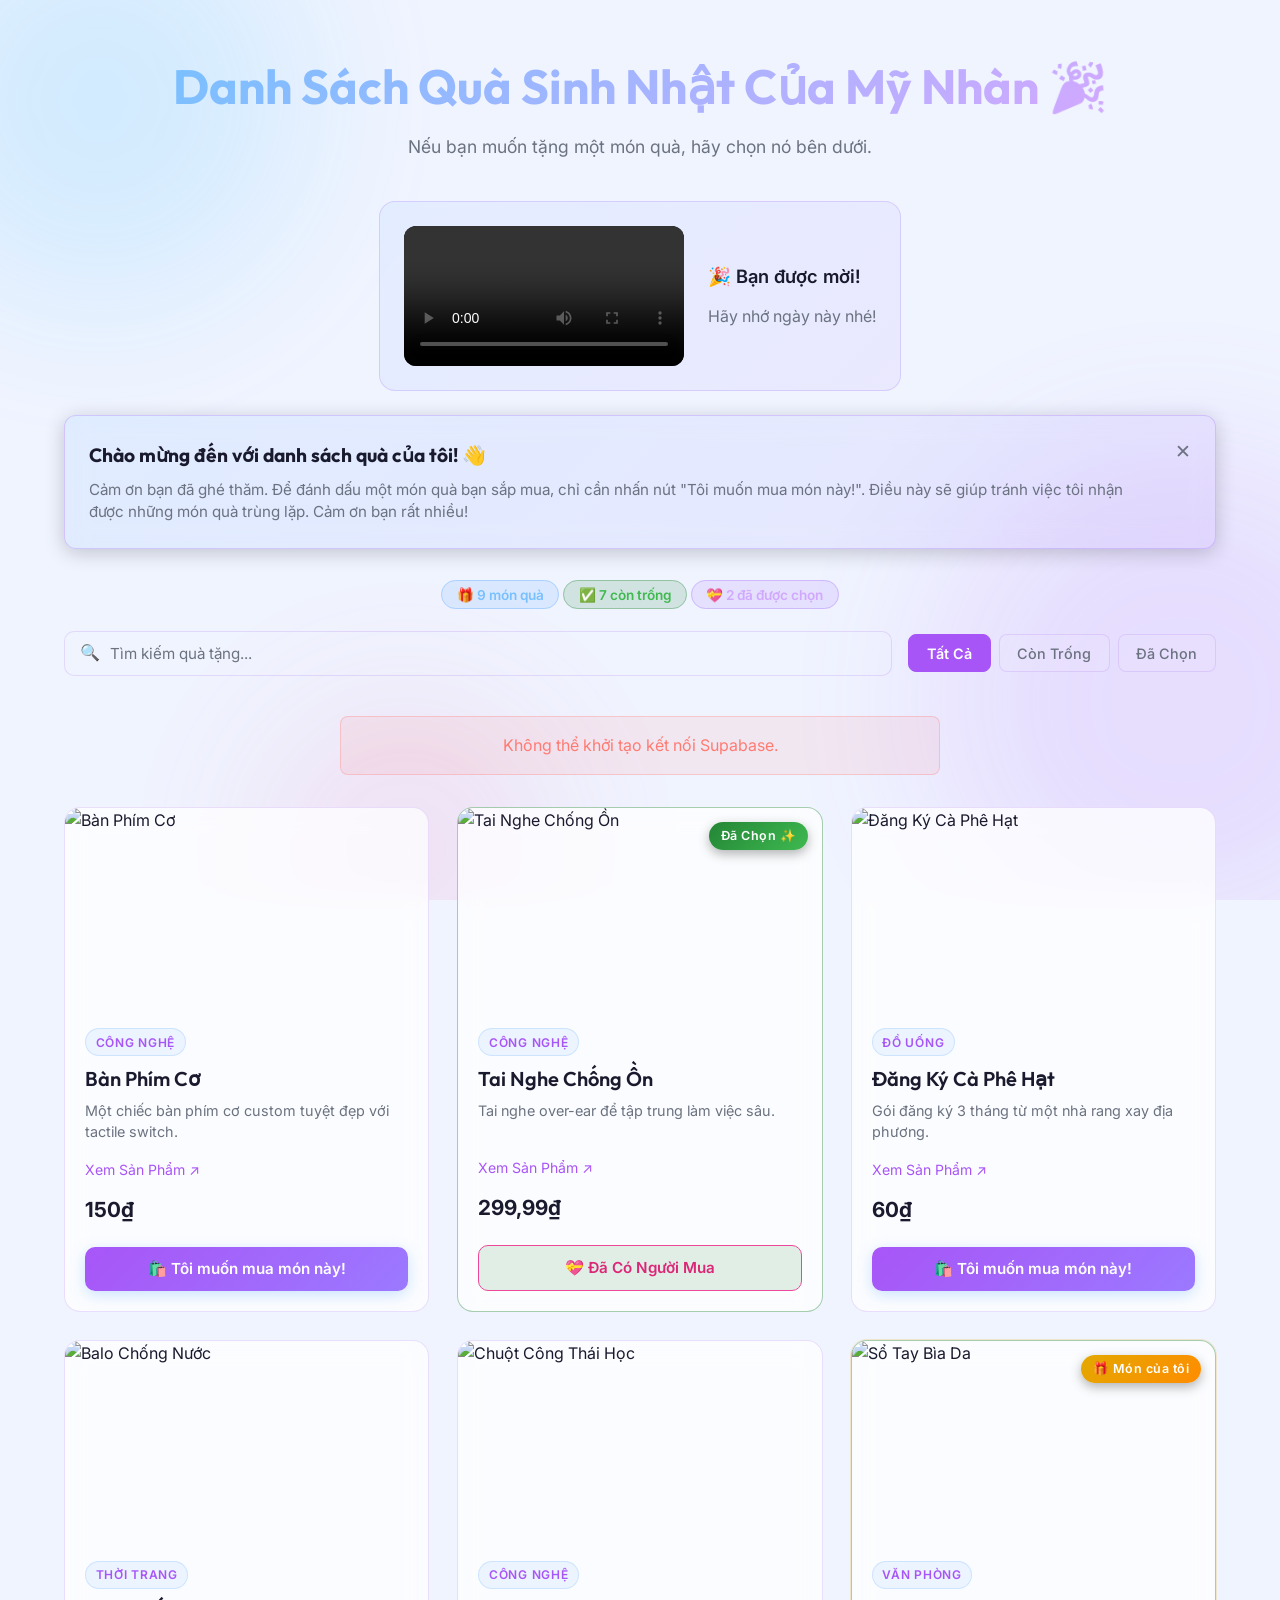
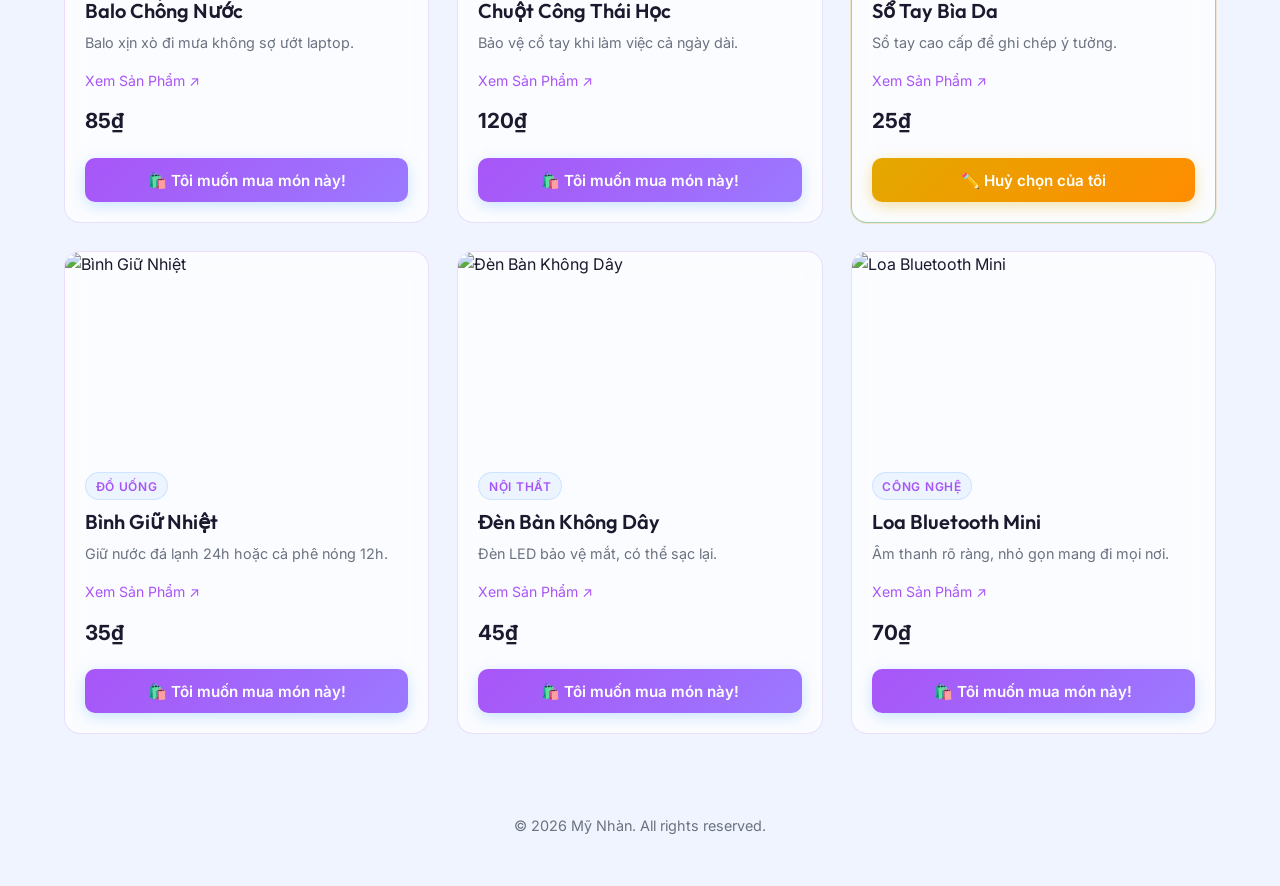
==== commit 5f6005c6: "Retheme to sky blue, pink, and purple palette Co-Authored-By: Claude Sonnet 4.6 <noreply@anthropic.c" ====
--- a/birthday/index.html
+++ b/birthday/index.html
@@ -11,7 +11,7 @@
     <link href="https://fonts.googleapis.com/css2?family=Inter:wght@400;500;600&family=Outfit:wght@500;700&display=swap" rel="stylesheet">
     
     <!-- Custom CSS -->
-    <link rel="stylesheet" href="style.css">
+    <link rel="stylesheet" href="style.css?v=20260317">
     
     <!-- Supabase Client -->
     <script src="https://cdn.jsdelivr.net/npm/@supabase/supabase-js@2"></script>
--- a/birthday/style.css
+++ b/birthday/style.css
@@ -1,13 +1,13 @@
 :root {
-    --bg-color: #0d1117;
-    --text-primary: #e6edf3;
-    --text-secondary: #8b949e;
-    --card-bg: rgba(22, 27, 34, 0.7);
-    --card-border: rgba(255, 255, 255, 0.1);
-    --accent-color: #58a6ff;
-    --accent-hover: #79c0ff;
-    --success-color: #238636;
-    --success-hover: #2ea043;
+    --bg-color: #f0f4ff;
+    --text-primary: #1a1a2e;
+    --text-secondary: #6b7280;
+    --card-bg: rgba(255, 255, 255, 0.75);
+    --card-border: rgba(180, 130, 240, 0.25);
+    --accent-color: #a855f7;
+    --accent-hover: #9333ea;
+    --success-color: #ec4899;
+    --success-hover: #db2777;
     --font-heading: 'Outfit', sans-serif;
     --font-body: 'Inter', sans-serif;
 }
@@ -38,9 +38,9 @@
     border-radius: 50%;
     animation: drift 15s infinite alternate ease-in-out;
 }
-.blob-1 { width: 400px; height: 400px; background: rgba(88,166,255,0.35); top:-100px; left:-100px; }
-.blob-2 { width: 500px; height: 500px; background: rgba(163,113,247,0.3); top:50%; right:-150px; animation-delay:-5s; }
-.blob-3 { width: 300px; height: 300px; background: rgba(35,134,54,0.2); bottom:-100px; left:20%; animation-delay:-10s; }
+.blob-1 { width: 400px; height: 400px; background: rgba(56,189,248,0.35); top:-100px; left:-100px; }
+.blob-2 { width: 500px; height: 500px; background: rgba(168,85,247,0.3); top:50%; right:-150px; animation-delay:-5s; }
+.blob-3 { width: 300px; height: 300px; background: rgba(236,72,153,0.25); bottom:-100px; left:20%; animation-delay:-10s; }
 @keyframes drift {
     0%   { transform: translateY(0) scale(1); }
     100% { transform: translateY(30px) scale(1.1); }
